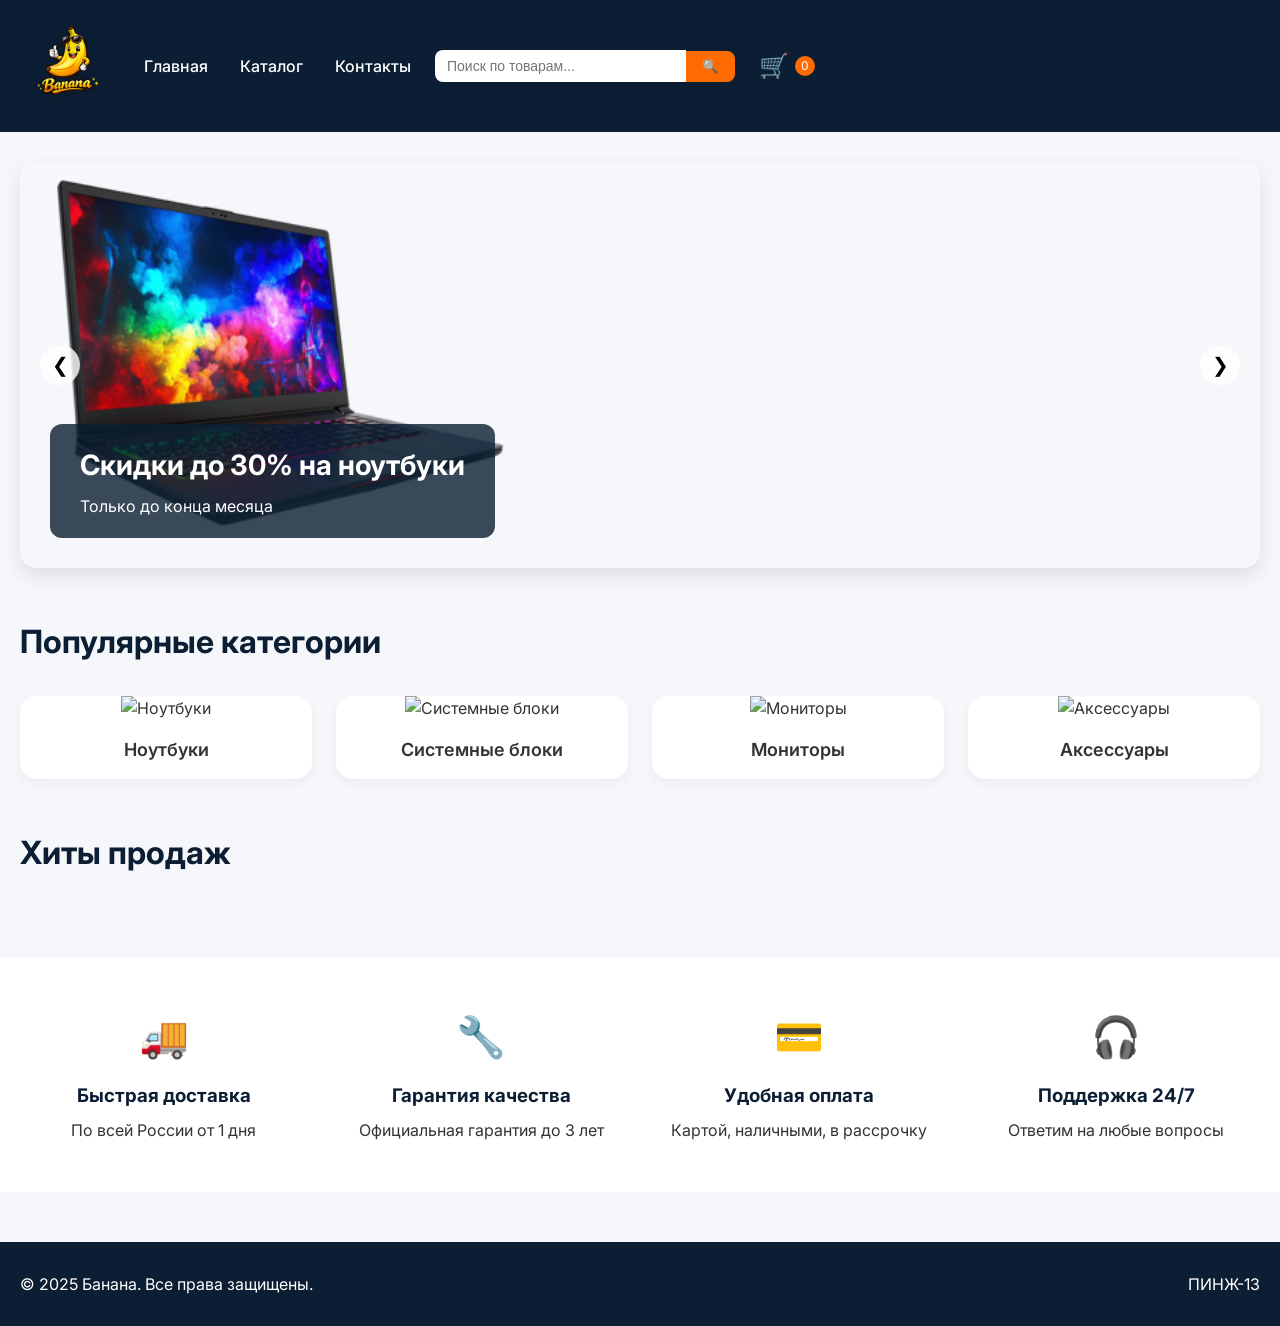
==== index.html @ de97617b "главная стр.+каталог+карточки+оформление заказа+контакты Надо сделать джава скрипты для карточек, ка" ====
<!DOCTYPE html>
<html lang="ru">
<head>
  <meta charset="UTF-8">
  <meta name="viewport" content="width=device-width, initial-scale=1.0">
  <title>Банана — компьютерный магазин</title>
  <link rel="stylesheet" href="css/style.css">
  <link href="https://fonts.googleapis.com/css2?family=Inter:wght@400;500;600;700&display=swap" rel="stylesheet">
</head>
<body>

  <!-- ШАПКА -->
  <header class="header">
    <div class="container header__inner">
      
      <!-- Лого -->
      <a href="index.html" class="logo">
        <img src="pics/logo.png" alt="Банана" class="logo__img">
      </a>

      <!-- Навигация -->
      <nav class="nav">
        <ul class="nav__list">
          <li><a href="index.html" class="nav__link">Главная</a></li>
          <li><a href="catalog.html" class="nav__link">Каталог</a></li>
          <li><a href="contacts.html" class="nav__link">Контакты</a></li>
        </ul>
      </nav>

      <!-- Поиск -->
      <div class="header__search">
        <input type="text" placeholder="Поиск по товарам..." id="searchInput" class="search-input">
        <button class="search-btn" id="searchBtn">🔍</button>
      </div>

      <!-- Корзина -->
      <a href="cart.html" class="cart-link" id="cartLink">
        <span class="cart-icon">🛒</span>
        <span class="cart-count" id="cartCount">0</span>
      </a>

    </div>
  </header>
  <main>

    <!-- АКЦИИ -->
    <section class="slider-section">
      <div class="container">
        <div class="slider" id="mainSlider">
          <div class="slider__container">
            
            <!-- Контейнер для слайдов -->
            <div class="slider__slides">
              
              <!-- Первый слайд -->
              <div class="slide">
                <img src="pics/slide1.png" alt="Скидки на ноутбуки">
                <!-- Текст картинки -->
                <div class="slide__caption">
                  <h2>Скидки до 30% на ноутбуки</h2>
                  <p>Только до конца месяца</p>
                </div>
              </div>
              
              <!-- Второй слайд -->
              <div class="slide">
                <img src="pics/slide2.png" alt="Игровые ПК">
                <div class="slide__caption">
                  <h2>Игровые компьютеры</h2>
                  <p>Для настоящих геймеров</p>
                </div>
              </div>
              
              <!-- Третий слайд -->
              <div class="slide">
                <img src="pics/slide3.png" alt="Периферия">
                <div class="slide__caption">
                  <h2>Клавиатуры и мыши</h2>
                  <p>Со скидкой при покупке комплектом</p>
                </div>
              </div>
              
            </div>
            
            <!-- Кнопки переключения слайдов -->
            <button class="slider__btn slider__btn--prev">❮</button> <!-- Предыдущий -->
            <button class="slider__btn slider__btn--next">❯</button> <!-- Следующий -->
            
            <!-- Точки-индикаторы (заполняются через JS) -->
            <div class="slider__dots"></div>
          </div>
        </div>
      </div>
    </section>
 <!-- ПОПУЛЯРНЫЕ КАТЕГОРИИ -->
    <section class="categories">
      <div class="container">
        <h2 class="section-title">Популярные категории</h2>
        <!-- Сетка из 4 карточек категорий -->
        <div class="categories-grid">
          
          <!-- Категория "Ноутбуки" -->
          <a href="catalog.html?category=laptops" class="category-card">
            <img src="img/category-laptops.jpg" alt="Ноутбуки">
            <h3>Ноутбуки</h3>
          </a>
          
          <!-- Категория "Системные блоки" -->
          <a href="catalog.html?category=desktops" class="category-card">
            <img src="img/category-desktops.jpg" alt="Системные блоки">
            <h3>Системные блоки</h3>
          </a>
          
          <!-- Категория "Мониторы" -->
          <a href="catalog.html?category=monitors" class="category-card">
            <img src="img/category-monitors.jpg" alt="Мониторы">
            <h3>Мониторы</h3>
          </a>
          
          <!-- Категория "Аксессуары" -->
          <a href="catalog.html?category=accessories" class="category-card">
            <img src="img/category-accessories.jpg" alt="Аксессуары">
            <h3>Аксессуары</h3>
          </a>
          
        </div>
      </div>
    </section>
    <!-- СЕКЦИЯ "ХИТЫ ПРОДАЖ" -->
    <section class="featured-products">
      <div class="container">
        <h2 class="section-title">Хиты продаж</h2>
        <!-- Сетка, куда будут вставлены карточки товаров из JS -->
        <div class="products-grid" id="featuredGrid">
          <!-- Здесь будут товары после загрузки страницы -->
        </div>
      </div>
    </section>

    <!-- ПРЕИМУЩЕСТВ МАГАЗИНА -->
    <section class="advantages">
      <div class="container">
        <div class="advantages-grid">
          
          <div class="advantage-item">
            <span class="advantage-icon">🚚</span>
            <h3>Быстрая доставка</h3>
            <p>По всей России от 1 дня</p>
          </div>
          
          <div class="advantage-item">
            <span class="advantage-icon">🔧</span>
            <h3>Гарантия качества</h3>
            <p>Официальная гарантия до 3 лет</p>
          </div>
          
          <div class="advantage-item">
            <span class="advantage-icon">💳</span>
            <h3>Удобная оплата</h3>
            <p>Картой, наличными, в рассрочку</p>
          </div>
          
          <div class="advantage-item">
            <span class="advantage-icon">🎧</span>
            <h3>Поддержка 24/7</h3>
            <p>Ответим на любые вопросы</p>
          </div>
          
        </div>
      </div>
    </section>

  </main>

  <!-- КОНЕЦ САЙТА -->
  <footer class="footer">
    <div class="container footer__inner">
      <p>&copy; 2025 Банана. Все права защищены.</p>
      <p>ПИНЖ-13</p>
    </div>
  </footer>
</body>
</html>
---- css/style.css ----
/* ОБЩИЕ */
* {
  margin: 0;          /*отступы элементов*/
  padding: 0;         /*внутренние отступы*/
  box-sizing: border-box; /*ширина и высота*/
}

body {
  font-family: 'Inter', sans-serif; /*шрифт*/
  color: #333333;                  /*цвет текста*/
  background-color: #F5F7FA;       /*фон страницы*/
  line-height: 1.5;                /*межстрочный интервал*/
}

/*контейнер для ограничения ширины контента и центрирования*/
.container {
  max-width: 1280px;   /*ширина*/
  margin: 0 auto;      /*центр*/
  padding: 0 20px;     /* Отступы по бокам*/
}

/*нахер подчёркивание у всех ссылок */
a {
  text-decoration: none;
  color: inherit;      /*цвет*/
}

/*нахер маркеры у списков*/
ul {
  list-style: none;
}

/*ШАПКА*/
.header {
  background: #0B1E33;
  padding: 16px 0;
  position: sticky;
  top: 0;
  z-index: 1000;
}

.header__inner {
  display: flex;
  align-items: center;
  gap: 24px;                /*расстояние между элементами*/
}

/*Лого*/
.logo {
  display: block;
  flex-shrink: 0;
}

.logo__img {
  display: block;           /*отступы у изображения*/
  height: 100px;
  width: auto;
  max-width: 180px;
  object-fit: contain;
  filter: drop-shadow(0 2px 4px rgba(0,0,0,0.1)); /*тень*/
  transition: transform 0.2s, filter 0.2s; /*анимация при наведении*/
}

.logo:hover .logo__img {
  transform: scale(1.02);   /*увеличение при наведении*/
  filter: drop-shadow(0 4px 6px rgba(0,0,0,0.15)); /*тень становится заметнее*/
}

/*МЕНЮ*/
.nav__list {
  display: flex;
  gap: 32px;                /*Расстояние*/
}

.nav__link {
  color: white;
  font-weight: 500;
  transition: color 0.2s;   /*изменение цвета*/
}

.nav__link:hover {
  color: #FF6B00;           /*Оранжевый при наведении*/
}

/*ПОИСК*/
.header__search {
  display: flex;
  align-items: center;
  flex: 1;
  max-width: 300px;
}

.search-input {
  padding: 8px 12px;
  border: none;
  border-radius: 8px 0 0 8px; /*скругление слева*/
  outline: none;
  font-size: 14px;
  width: 100%;
}

.search-btn {
  padding: 8px 16px;
  background: #FF6B00;
  border: none;
  border-radius: 0 8px 8px 0; /*скруглениесправа*/
  color: white;
  cursor: pointer;          /*Курсор*/
  transition: background 0.2s;
}

.search-btn:hover {
  background: #e05a00;
}

/*КОРЗИНА*/
.cart-link {
  display: flex;
  align-items: center;
  color: white;
  position: relative;
}

.cart-icon {
  font-size: 24px;
}

/*счётчик товаров*/
.cart-count {
  background: #FF6B00;
  color: white;
  font-size: 12px;
  border-radius: 50%;
  width: 20px;
  height: 20px;
  display: flex;
  align-items: center;
  justify-content: center;
  margin-left: 6px;
}

/*КНОПКИ*/
.btn {
  padding: 12px 16px;
  border-radius: 8px;
  font-weight: 600;
  border: none;
  cursor: pointer;
  transition: all 0.2s;
  display: inline-block;
  text-align: center;
}

.btn--primary {
  background: #FF6B00;
  color: white;
}

.btn--primary:hover {
  background: #e05a00;
}

.btn--secondary {
  background: #1A3B5C;
  color: white;
}

.btn--secondary:hover {
  background: #0f2a42;
}

.btn--icon {
  background: #f0f2f5;
  color: #0B1E33;
  padding: 12px;
}

.btn--icon:hover {
  background: #e0e3e8;
}

.btn--large {
  padding: 16px 24px;
  font-size: 16px;
}

/*СЛАЙДЕР*/
.slider-section {
  margin: 30px 0;
}

.slider {
  position: relative;
  border-radius: 16px;
  overflow: hidden;
  box-shadow: 0 8px 20px rgba(0,0,0,0.1);
}

.slider__container {
  position: relative;
}

.slider__slides {
  display: flex;
}

.slide {
  flex: 0 0 100%;
  display: none;
  position: relative;
}

.slide:first-child {
  display: block;
}

.slide img {
  width: 40%;
  height: 400px;
  object-fit: cover;
}

/*Текст на слайде*/
.slide__caption {
  position: absolute;
  bottom: 30px;
  left: 30px;
  background: rgba(11,30,51,0.8); /* Полупрозрачный тёмно-синий */
  color: white;
  padding: 20px 30px;
  border-radius: 12px;
}

.slide__caption h2 {
  font-size: 28px;
  margin-bottom: 8px;
}

/*Кнопки слайд.*/
.slider__btn {
  position: absolute;
  top: 50%;
  transform: translateY(-50%); /* Центрируем по вертикали */
  background: rgba(255,255,255,0.8);
  border: none;
  width: 40px;
  height: 40px;
  border-radius: 50%;
  font-size: 20px;
  cursor: pointer;
  transition: background 0.2s;
}

.slider__btn:hover {
  background: white;
}

.slider__btn--prev {
  left: 20px;
}

.slider__btn--next {
  right: 20px;
}

/*точки индикатора*/
.slider__dots {
  position: absolute;
  bottom: 15px;
  left: 50%;
  transform: translateX(-50%);
  display: flex;
  gap: 8px;
}

.dot {
  width: 10px;
  height: 10px;
  background: rgba(255,255,255,0.5);
  border-radius: 50%;
  cursor: pointer;
  transition: background 0.2s;
}

.dot.active {
  background: #FF6B00;
}

/*КАРТОЧКА ТОВАРА*/
.product-card {
  background: white;
  border-radius: 16px;
  box-shadow: 0 8px 20px rgba(0,0,0,0.04);
  overflow: hidden;
  transition: transform 0.2s, box-shadow 0.2s;
  display: flex;
  flex-direction: column;
}

.product-card:hover {
  transform: translateY(-4px);
  box-shadow: 0 16px 30px rgba(0,0,0,0.08);
}

/* Контейнер изображения */
.product-card__image {
  position: relative;
  aspect-ratio: 1 / 1;
  background: #f5f7fa;
  padding: 20px;
}

.product-card__image img {
  width: 100%;
  height: 100%;
  object-fit: contain;
}

/* Метка на карточке (Хит, Скидка) */
.product-badge {
  position: absolute;
  top: 12px;
  left: 12px;
  background: #FF6B00;
  color: white;
  padding: 4px 12px;
  border-radius: 30px;
  font-size: 12px;
  font-weight: 600;
}

/* Контентная часть карточки */
.product-card__content {
  padding: 20px;
  flex: 1;
  display: flex;
  flex-direction: column;
}

.product-card__title {
  font-size: 18px;
  font-weight: 600;
  margin-bottom: 8px;
  line-height: 1.3;
}

/* Рейтинг */
.product-card__rating {
  display: flex;
  align-items: center;
  gap: 6px;
  margin-bottom: 8px;
}

.stars {
  color: #FFB800;            /* Жёлтый цвет звёзд */
}

.rating-value {
  color: #666;
  font-size: 14px;
}

/* Цена */
.product-card__price {
  font-size: 24px;
  font-weight: 700;
  color: #0B1E33;
  margin: 12px 0 16px;
}

/* Кнопки в карточке */
.product-card__actions {
  display: flex;
  gap: 8px;
  margin-top: auto;
}

/*СЕТКА ТОВАРОВ*/
.products-grid {
  display: grid;
  grid-template-columns: repeat(4, 1fr);
  gap: 24px;
}

/*КАТЕГОРИИ*/
.categories {
  margin: 50px 0;
}

.section-title {
  font-size: 32px;
  font-weight: 700;
  margin-bottom: 30px;
  color: #0B1E33;
}

.categories-grid {
  display: grid;
  grid-template-columns: repeat(4, 1fr);
  gap: 24px;
}

.category-card {
  background: white;
  border-radius: 16px;
  overflow: hidden;
  box-shadow: 0 4px 12px rgba(0,0,0,0.05);
  transition: transform 0.2s;
  text-align: center;
}

.category-card:hover {
  transform: translateY(-5px);
}

.category-card img {
  width: 100%;
  height: 180px;
  object-fit: cover;
}

.category-card h3 {
  padding: 16px;
  font-size: 18px;
  font-weight: 600;
}

/*ПРЕИМУЩЕСТВА*/
.advantages {
  background: white;
  padding: 50px 0;
  margin: 50px 0;
}

.advantages-grid {
  display: grid;
  grid-template-columns: repeat(4, 1fr);
  gap: 30px;
  text-align: center;
}

.advantage-icon {
  font-size: 40px;
  display: block;
  margin-bottom: 15px;
}

.advantage-item h3 {
  margin-bottom: 8px;
  color: #0B1E33;
}

/*ФУТЕР*/
.footer {
  background: #0B1E33;
  color: white;
  padding: 30px 0;
  margin-top: 50px;
}

.footer__inner {
  display: flex;
  justify-content: space-between;
  align-items: center;
}
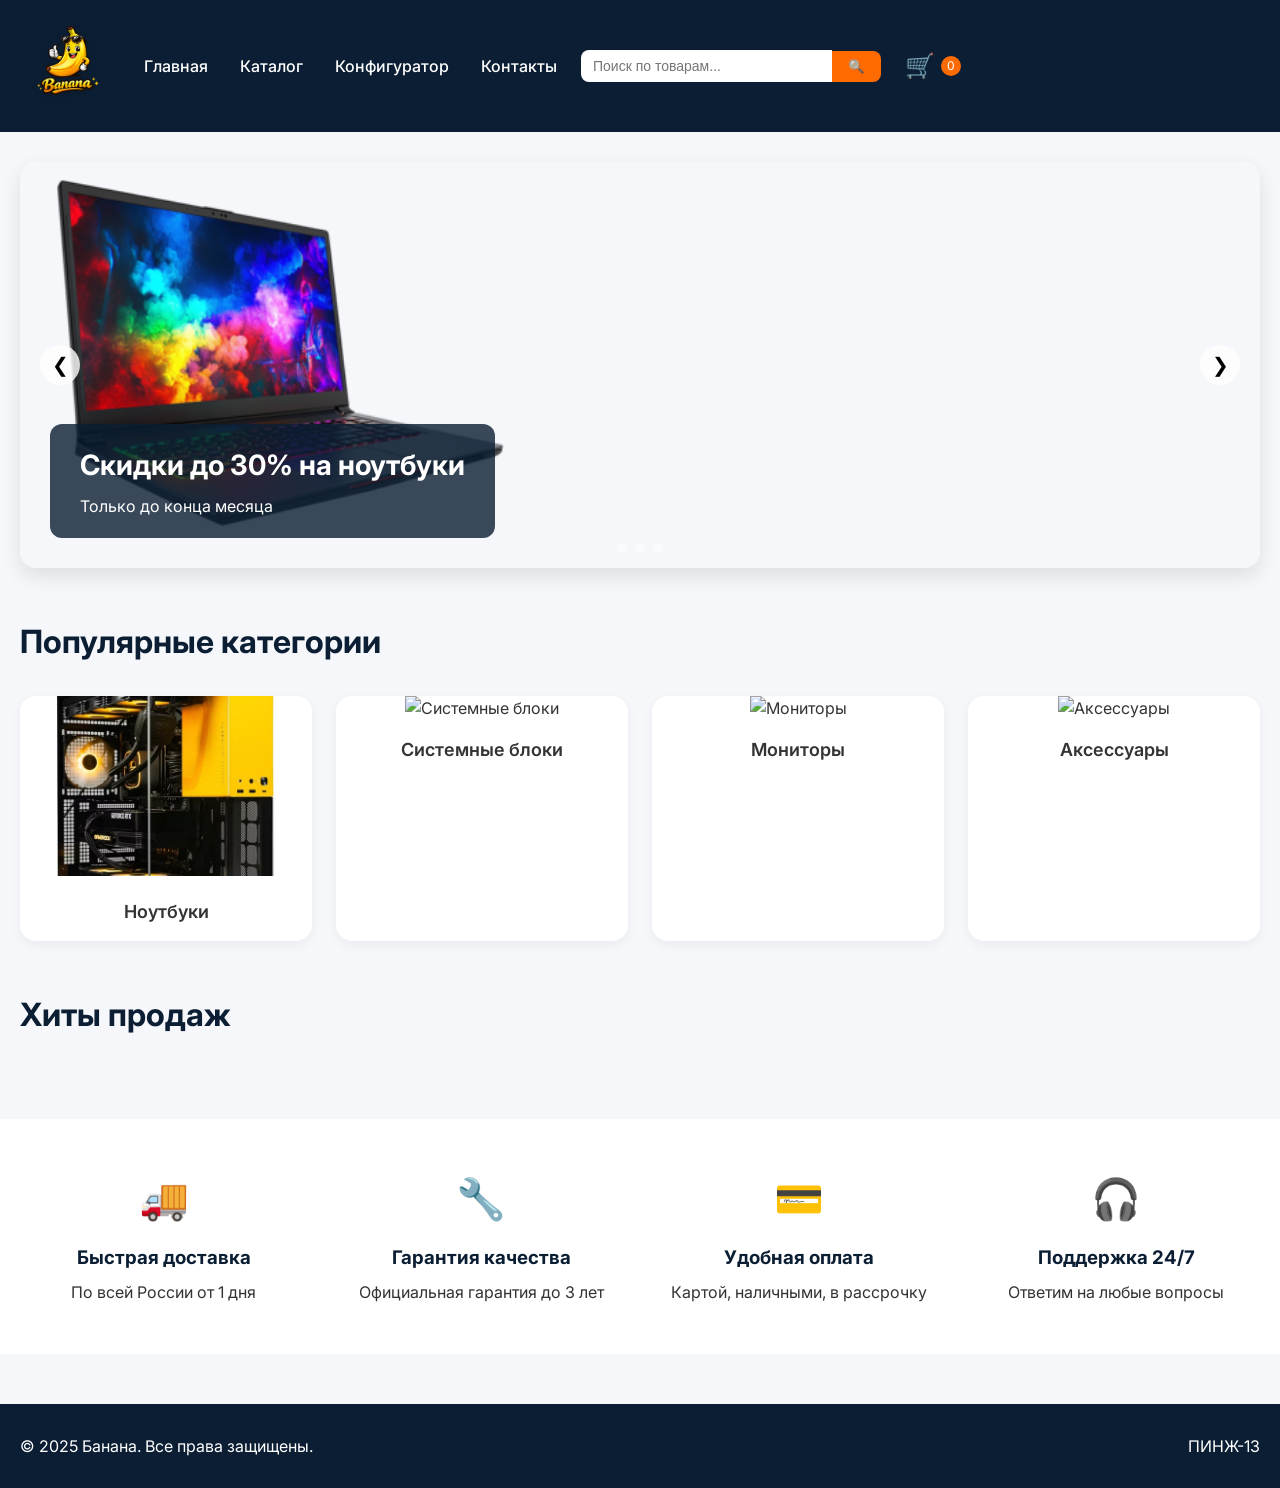
==== commit e18a5dc8: "Всё готово, надо добавить только изображения все." ====
--- a/index.html
+++ b/index.html
@@ -15,7 +15,7 @@
       
       <!-- Лого -->
       <a href="index.html" class="logo">
-        <img src="pics/logo.png" alt="Банана" class="logo__img">
+        <img src="img/logo.png" alt="Банана" class="logo__img">
       </a>
 
       <!-- Навигация -->
@@ -23,6 +23,7 @@
         <ul class="nav__list">
           <li><a href="index.html" class="nav__link">Главная</a></li>
           <li><a href="catalog.html" class="nav__link">Каталог</a></li>
+          <li><a href="configurator.html" class="nav__link">Конфигуратор</a></li>
           <li><a href="contacts.html" class="nav__link">Контакты</a></li>
         </ul>
       </nav>
@@ -54,7 +55,7 @@
               
               <!-- Первый слайд -->
               <div class="slide">
-                <img src="pics/slide1.png" alt="Скидки на ноутбуки">
+                <img src="img/slide1.png" alt="Скидки на ноутбуки">
                 <!-- Текст картинки -->
                 <div class="slide__caption">
                   <h2>Скидки до 30% на ноутбуки</h2>
@@ -64,7 +65,7 @@
               
               <!-- Второй слайд -->
               <div class="slide">
-                <img src="pics/slide2.png" alt="Игровые ПК">
+                <img src="img/slide2.png" alt="Игровые ПК">
                 <div class="slide__caption">
                   <h2>Игровые компьютеры</h2>
                   <p>Для настоящих геймеров</p>
@@ -73,7 +74,7 @@
               
               <!-- Третий слайд -->
               <div class="slide">
-                <img src="pics/slide3.png" alt="Периферия">
+                <img src="img/slide3.png" alt="Периферия">
                 <div class="slide__caption">
                   <h2>Клавиатуры и мыши</h2>
                   <p>Со скидкой при покупке комплектом</p>
@@ -101,13 +102,13 @@
           
           <!-- Категория "Ноутбуки" -->
           <a href="catalog.html?category=laptops" class="category-card">
-            <img src="img/category-laptops.jpg" alt="Ноутбуки">
+            <img src="img/category-laptops.avif" alt="Ноутбуки">
             <h3>Ноутбуки</h3>
           </a>
           
           <!-- Категория "Системные блоки" -->
           <a href="catalog.html?category=desktops" class="category-card">
-            <img src="img/category-desktops.jpg" alt="Системные блоки">
+            <img src="img/category-desktops.avif" alt="Системные блоки">
             <h3>Системные блоки</h3>
           </a>
           
@@ -179,5 +180,60 @@
       <p>ПИНЖ-13</p>
     </div>
   </footer>
+
+    <!-- ==================== ПОДКЛЮЧЕНИЕ JAVASCRIPT ==================== -->
+  <!-- main.js - общие функции, обновление счётчика, слайдер -->
+  <script src="js/main.js"></script>
+  <!-- cart.js - логика работы с корзиной (добавление, удаление, хранение) -->
+  <script src="js/cart.js"></script>
+  
+  <!-- Встроенный скрипт для отображения хитов продаж -->
+  <script>
+    // Дожидаемся полной загрузки DOM-дерева
+    document.addEventListener('DOMContentLoaded', function() {
+      // Проверяем, что массив products определён (он находится в catalog.js)
+      if (typeof products !== 'undefined') {
+        // Находим контейнер для хитов
+        const featuredGrid = document.getElementById('featuredGrid');
+        // Берём первые 4 товара из общего массива
+        const featuredProducts = products.slice(0, 4);
+        
+        // Генерируем HTML для каждой карточки и вставляем в контейнер
+        featuredGrid.innerHTML = featuredProducts.map(p => `
+          <!-- Карточка товара. data-атрибуты нужны для JS (добавление в корзину) -->
+          <article class="product-card" data-id="${p.id}" data-price="${p.price}" data-category="${p.category}">
+            
+            <div class="product-card__image">
+              <img src="${p.image}" alt="${p.title}" loading="lazy">
+              <!-- Метка "Хит" на карточке -->
+              <span class="product-badge product-badge--hit">Хит</span>
+            </div>
+            
+            <div class="product-card__content">
+              <h3 class="product-card__title">${p.title}</h3>
+              
+              <!-- Рейтинг: звёзды и числовое значение -->
+              <div class="product-card__rating">
+                <span class="stars">${'★'.repeat(Math.round(p.rating))}${'☆'.repeat(5 - Math.round(p.rating))}</span>
+                <span class="rating-value">${p.rating}</span>
+              </div>
+              
+              <!-- Цена с разделителями тысяч -->
+              <div class="product-card__price">${p.price.toLocaleString()} ₽</div>
+              
+              <!-- Кнопки действий -->
+              <div class="product-card__actions">
+                <!-- Кнопка добавления в корзину (с классом add-to-cart для обработчика) -->
+                <button class="btn btn--primary add-to-cart">В корзину</button>
+                <!-- Кнопка "В избранное" -->
+                <button class="btn btn--icon wishlist-btn" title="В избранное">❤️</button>
+              </div>
+            </div>
+            
+          </article>
+        `).join(''); // join('') склеивает массив строк без запятых
+      }
+    });
+  </script>
 </body>
 </html>
--- a/css/style.css
+++ b/css/style.css
@@ -463,4 +463,505 @@
   display: flex;
   justify-content: space-between;
   align-items: center;
+}
+
+/* ========== КАТАЛОГ ========== */
+.catalog-page {
+  padding: 30px 0;
+}
+
+.catalog-container {
+  display: flex;
+  gap: 30px;
+}
+
+/* Боковая панель фильтров */
+.filters {
+  width: 260px;              /* Фиксированная ширина */
+  background: white;
+  padding: 24px;
+  border-radius: 16px;
+  box-shadow: 0 4px 12px rgba(0,0,0,0.05);
+  height: fit-content;       /* Высота по содержимому */
+}
+
+.filters h3 {
+  margin-bottom: 16px;
+  margin-top: 24px;
+  color: #0B1E33;
+}
+
+.filters h3:first-of-type {
+  margin-top: 0;             /* Убираем верхний отступ у первого заголовка */
+}
+
+.filter-group {
+  margin-bottom: 20px;
+}
+
+.filter-group li {
+  margin-bottom: 10px;
+}
+
+.filter-group label {
+  display: flex;
+  align-items: center;
+  gap: 8px;
+  cursor: pointer;
+}
+
+.price-filter {
+  display: flex;
+  align-items: center;
+  gap: 10px;
+  margin-bottom: 20px;
+}
+
+.price-filter input {
+  width: 100px;
+  padding: 8px;
+  border: 1px solid #ddd;
+  border-radius: 8px;
+}
+
+/* Правая часть каталога */
+.catalog-content {
+  flex: 1;                   /* Занимает оставшееся пространство */
+}
+
+.catalog-header {
+  display: flex;
+  justify-content: flex-end; /* Сортировка справа */
+  margin-bottom: 24px;
+}
+
+#sortSelect {
+  padding: 8px 16px;
+  border-radius: 8px;
+  border: 1px solid #ddd;
+  font-size: 14px;
+}
+
+/* ========== КОРЗИНА ========== */
+.cart-page {
+  padding: 30px 0;
+}
+
+.page-title {
+  font-size: 32px;
+  margin-bottom: 30px;
+  color: #0B1E33;
+}
+
+/* Сообщение о пустой корзине */
+.cart-empty {
+  text-align: center;
+  padding: 60px 0;
+  background: white;
+  border-radius: 16px;
+}
+
+.cart-empty p {
+  font-size: 20px;
+  margin-bottom: 20px;
+}
+
+/* Таблица корзины */
+.cart-table {
+  width: 100%;
+  background: white;
+  border-radius: 16px;
+  overflow: hidden;
+  box-shadow: 0 4px 12px rgba(0,0,0,0.05);
+  border-collapse: collapse; /* Убираем двойные границы */
+}
+
+.cart-table th,
+.cart-table td {
+  padding: 16px;
+  text-align: left;
+  border-bottom: 1px solid #eee; /* Только нижняя граница */
+}
+
+.cart-table th {
+  background: #0B1E33;
+  color: white;
+  font-weight: 500;
+}
+
+/* Ячейка с информацией о товаре (картинка + название) */
+.cart-item-info {
+  display: flex;
+  align-items: center;
+  gap: 15px;
+}
+
+.cart-item-info img {
+  width: 60px;
+  height: 60px;
+  object-fit: contain;
+  background: #f5f7fa;
+  border-radius: 8px;
+  padding: 5px;
+}
+
+/* Управление количеством */
+.quantity-control {
+  display: flex;
+  align-items: center;
+  gap: 10px;
+}
+
+.qty-btn {
+  width: 30px;
+  height: 30px;
+  border-radius: 6px;
+  border: 1px solid #ddd;
+  background: white;
+  cursor: pointer;
+  font-size: 16px;
+  transition: background 0.2s;
+}
+
+.qty-btn:hover {
+  background: #f0f0f0;
+}
+
+/* Кнопка удаления товара */
+.remove-btn {
+  background: none;
+  border: none;
+  color: #ff4d4d;
+  font-size: 20px;
+  cursor: pointer;
+}
+
+/* Итоговая сумма и кнопка оформления */
+.cart-summary {
+  margin-top: 30px;
+  display: flex;
+  justify-content: space-between;
+  align-items: center;
+  background: white;
+  padding: 24px;
+  border-radius: 16px;
+  box-shadow: 0 4px 12px rgba(0,0,0,0.05);
+}
+
+.cart-total {
+  font-size: 24px;
+  font-weight: 700;
+  color: #0B1E33;
+}
+
+.cart-total span:first-child {
+  margin-right: 20px;
+}
+
+/* ========== ОФОРМЛЕНИЕ ЗАКАЗА ========== */
+.checkout-page {
+  padding: 30px 0;
+}
+
+.checkout-form {
+  max-width: 600px;
+  background: white;
+  padding: 30px;
+  border-radius: 16px;
+  box-shadow: 0 4px 12px rgba(0,0,0,0.05);
+}
+
+.form-group {
+  margin-bottom: 20px;
+}
+
+.form-group label {
+  display: block;
+  margin-bottom: 8px;
+  font-weight: 500;
+}
+
+.form-group input,
+.form-group textarea,
+.form-group select {
+  width: 100%;
+  padding: 12px;
+  border: 1px solid #ddd;
+  border-radius: 8px;
+  font-size: 16px;
+  font-family: inherit;
+}
+
+.radio-group {
+  display: flex;
+  gap: 20px;
+}
+
+.radio-group label {
+  display: flex;
+  align-items: center;
+  gap: 6px;
+  font-weight: normal;
+  cursor: pointer;
+}
+
+.error-message {
+  color: #ff4d4d;
+  font-size: 14px;
+  margin-top: 5px;
+  display: block;
+}
+
+/* ========== КОНТАКТЫ ========== */
+.contacts-page {
+  padding: 30px 0;
+}
+
+.contacts-grid {
+  display: grid;
+  grid-template-columns: 1fr 1fr; /* Две равные колонки */
+  gap: 40px;
+}
+
+.contacts-info h2 {
+  margin-bottom: 20px;
+  color: #0B1E33;
+}
+
+.contact-list {
+  margin-bottom: 30px;
+}
+
+.contact-list li {
+  margin-bottom: 12px;
+  font-size: 16px;
+}
+
+.contact-list a {
+  color: #FF6B00;
+  text-decoration: underline;
+}
+
+.feedback-form .form-group {
+  margin-bottom: 15px;
+}
+
+.contacts-map {
+  background: white;
+  padding: 20px;
+  border-radius: 16px;
+  box-shadow: 0 4px 12px rgba(0,0,0,0.05);
+  height: fit-content;
+}
+
+/* ========== КОНФИГУРАТОР ========== */
+.configurator-page {
+  padding: 30px 0;
+}
+
+.configurator-layout {
+  display: grid;
+  grid-template-columns: 1fr 360px;
+  gap: 30px;
+}
+
+/* Левая часть: выбор комплектующих */
+.configurator-selection {
+  background: white;
+  border-radius: 16px;
+  padding: 24px;
+  box-shadow: 0 4px 12px rgba(0,0,0,0.05);
+}
+
+/* Вкладки категорий */
+.category-tabs {
+  display: flex;
+  flex-wrap: wrap;
+  gap: 8px;
+  margin-bottom: 24px;
+  border-bottom: 2px solid #eee;
+  padding-bottom: 16px;
+}
+
+.category-tab {
+  padding: 10px 20px;
+  background: #f0f2f5;
+  border: none;
+  border-radius: 30px;
+  font-weight: 500;
+  cursor: pointer;
+  transition: all 0.2s;
+  color: #333;
+}
+
+.category-tab:hover {
+  background: #e0e3e8;
+}
+
+.category-tab.active {
+  background: #FF6B00;
+  color: white;
+}
+
+.category-tab.completed {
+  background: #1A3B5C;
+  color: white;
+}
+
+/* Список компонентов (сетка карточек) */
+.components-list {
+  display: grid;
+  grid-template-columns: repeat(2, 1fr);
+  gap: 16px;
+  margin-bottom: 24px;
+}
+
+/* Карточка комплектующего */
+.component-card {
+  border: 2px solid #eee;
+  border-radius: 12px;
+  padding: 16px;
+  cursor: pointer;
+  transition: border-color 0.2s, box-shadow 0.2s;
+  background: white;
+}
+
+.component-card:hover {
+  border-color: #FF6B00;
+  box-shadow: 0 4px 8px rgba(0,0,0,0.05);
+}
+
+.component-card.selected {
+  border-color: #FF6B00;
+  background: #fff8f0;
+}
+
+.component-card.disabled {
+  opacity: 0.5;
+  cursor: not-allowed;
+  pointer-events: none;
+  border-color: #ddd;
+}
+
+.component-card img {
+  width: 100%;
+  height: 120px;
+  object-fit: contain;
+  margin-bottom: 12px;
+  background: #f9f9f9;
+  border-radius: 8px;
+  padding: 8px;
+}
+
+.component-card h4 {
+  font-size: 16px;
+  margin-bottom: 8px;
+}
+
+.component-price {
+  font-weight: 700;
+  color: #0B1E33;
+  font-size: 18px;
+}
+
+.component-specs {
+  font-size: 13px;
+  color: #666;
+  margin-top: 6px;
+}
+
+/* Навигация конфигуратора */
+.configurator-nav {
+  display: flex;
+  justify-content: space-between;
+}
+
+/* Правая часть: сводка */
+.configurator-summary {
+  background: white;
+  border-radius: 16px;
+  padding: 24px;
+  box-shadow: 0 4px 12px rgba(0,0,0,0.05);
+  height: fit-content;
+  position: sticky;
+  top: 100px;
+}
+
+.configurator-summary h2 {
+  margin-bottom: 20px;
+  color: #0B1E33;
+}
+
+.summary-list {
+  margin-bottom: 24px;
+}
+
+.summary-item {
+  display: flex;
+  align-items: center;
+  padding: 12px 0;
+  border-bottom: 1px solid #eee;
+}
+
+.summary-item:last-child {
+  border-bottom: none;
+}
+
+.summary-item-img {
+  width: 40px;
+  height: 40px;
+  object-fit: contain;
+  margin-right: 12px;
+  background: #f5f7fa;
+  border-radius: 6px;
+  padding: 4px;
+}
+
+.summary-item-info {
+  flex: 1;
+}
+
+.summary-item-name {
+  font-weight: 500;
+  margin-bottom: 4px;
+}
+
+.summary-item-price {
+  color: #FF6B00;
+  font-weight: 600;
+}
+
+.summary-item-remove {
+  background: none;
+  border: none;
+  color: #ff4d4d;
+  cursor: pointer;
+  font-size: 18px;
+}
+
+.summary-total {
+  display: flex;
+  justify-content: space-between;
+  font-size: 20px;
+  font-weight: 700;
+  padding: 16px 0;
+  border-top: 2px solid #eee;
+  margin-bottom: 20px;
+}
+
+.config-note {
+  font-size: 14px;
+  color: #888;
+  margin-top: 16px;
+  text-align: center;
+}
+
+/* Адаптив для конфигуратора (можно оставить или убрать, но добавим простой) */
+@media (max-width: 900px) {
+  .configurator-layout {
+    grid-template-columns: 1fr;
+  }
+  .components-list {
+    grid-template-columns: 1fr;
+  }
 }
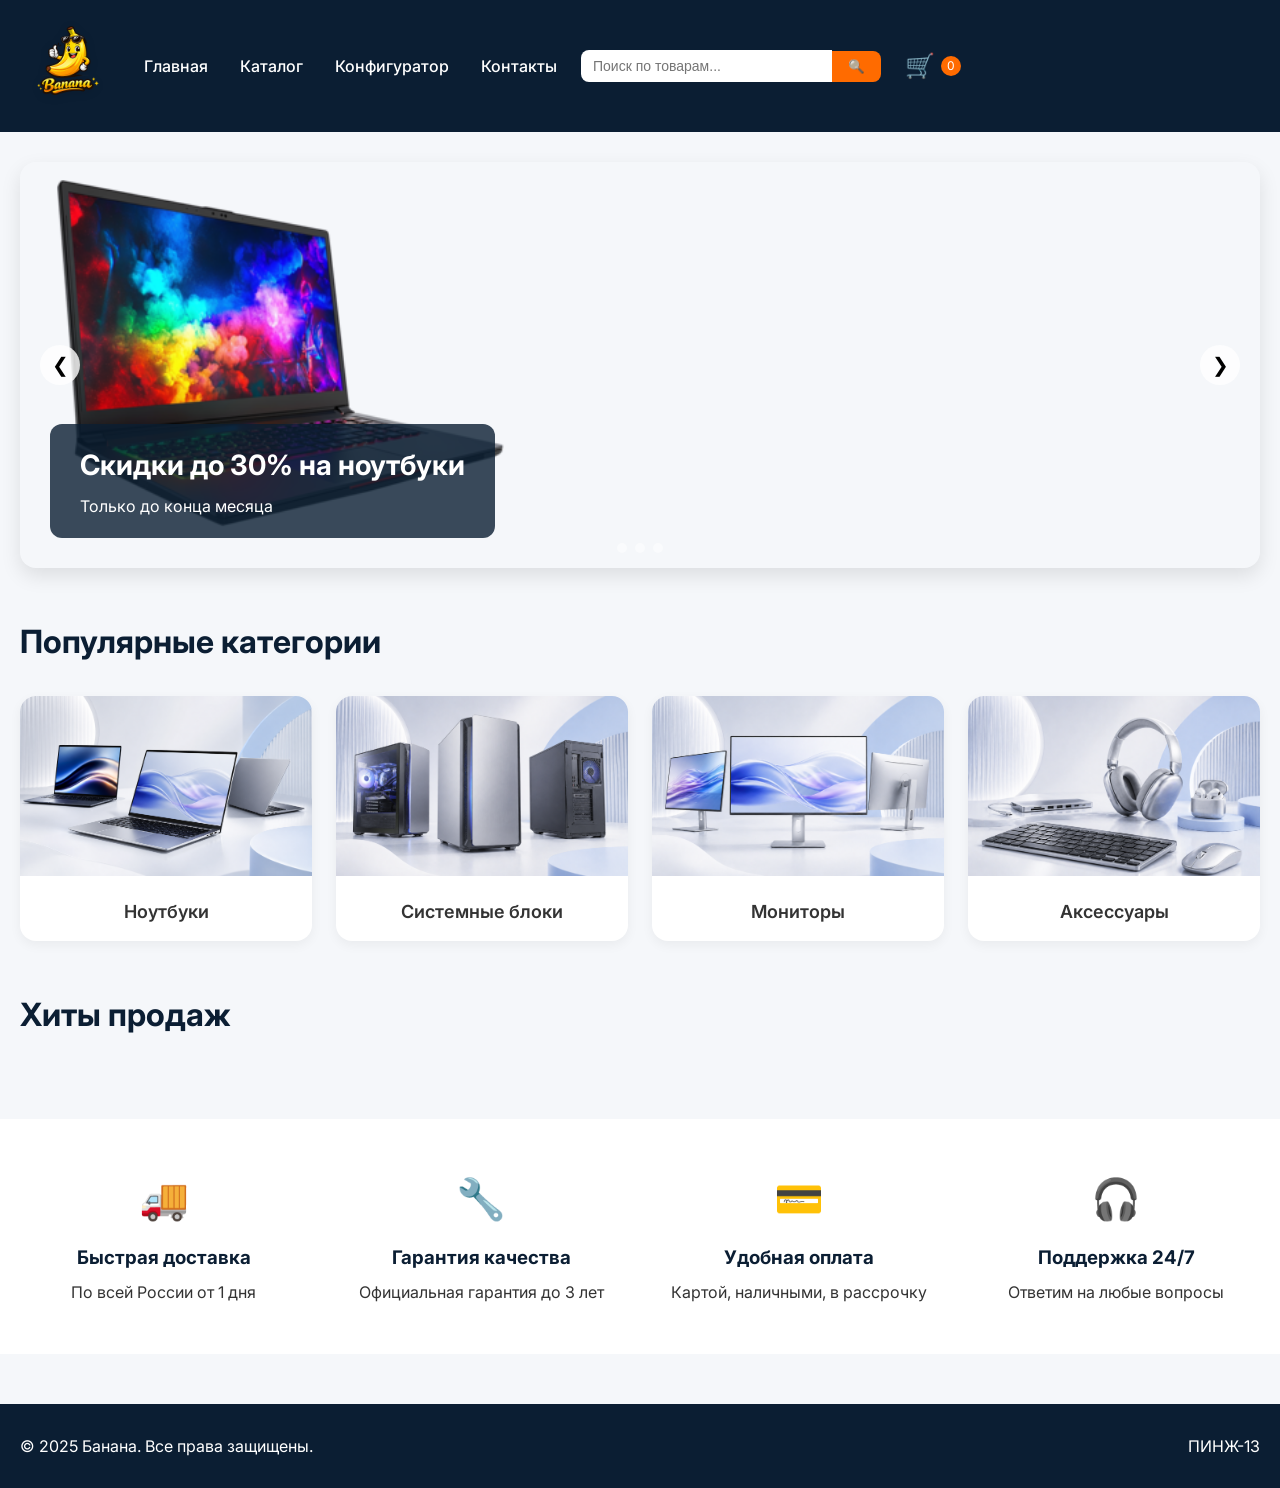
==== commit 36652b9b: "Добавил картинки в категории товаров и к самим товарам. Осталось добавить картинки в конфигуратор ил" ====
--- a/index.html
+++ b/index.html
@@ -102,25 +102,25 @@
           
           <!-- Категория "Ноутбуки" -->
           <a href="catalog.html?category=laptops" class="category-card">
-            <img src="img/category-laptops.avif" alt="Ноутбуки">
+            <img src="img/category-laptops.png" alt="Ноутбуки">
             <h3>Ноутбуки</h3>
           </a>
           
           <!-- Категория "Системные блоки" -->
           <a href="catalog.html?category=desktops" class="category-card">
-            <img src="img/category-desktops.avif" alt="Системные блоки">
+            <img src="img/category-system_blocks.png" alt="Системные блоки">
             <h3>Системные блоки</h3>
           </a>
           
           <!-- Категория "Мониторы" -->
           <a href="catalog.html?category=monitors" class="category-card">
-            <img src="img/category-monitors.jpg" alt="Мониторы">
+            <img src="img/category-monitors.png" alt="Мониторы">
             <h3>Мониторы</h3>
           </a>
           
           <!-- Категория "Аксессуары" -->
           <a href="catalog.html?category=accessories" class="category-card">
-            <img src="img/category-accessories.jpg" alt="Аксессуары">
+            <img src="img/category-accessories.png" alt="Аксессуары">
             <h3>Аксессуары</h3>
           </a>
           
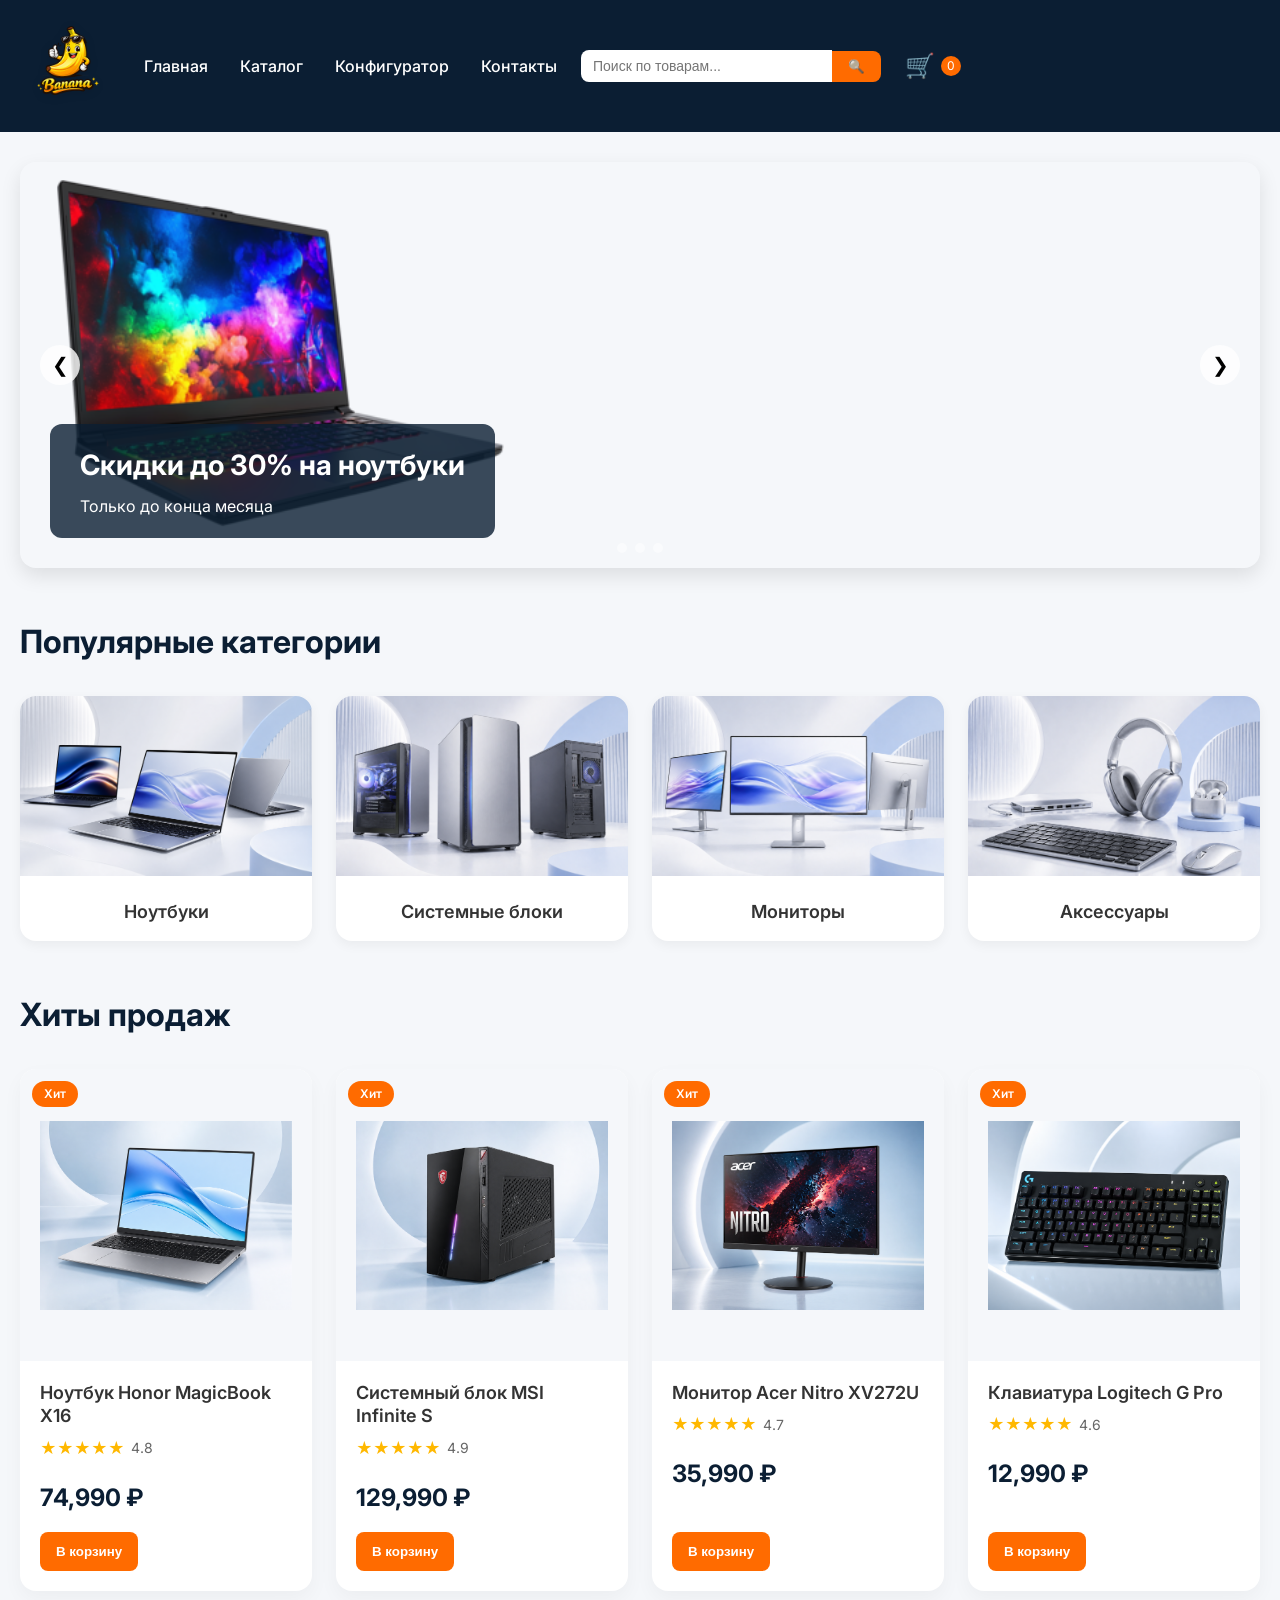
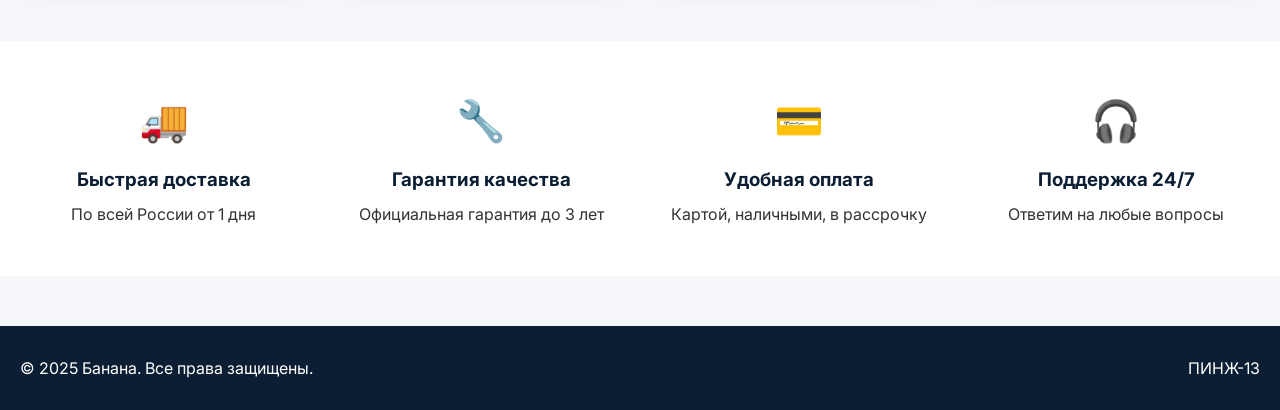
==== commit 0875491d: "Добавил в конфигуратор изображения." ====
--- a/index.html
+++ b/index.html
@@ -182,6 +182,7 @@
   </footer>
 
     <!-- ==================== ПОДКЛЮЧЕНИЕ JAVASCRIPT ==================== -->
+  <script src="js/catalog.js"></script>
   <!-- main.js - общие функции, обновление счётчика, слайдер -->
   <script src="js/main.js"></script>
   <!-- cart.js - логика работы с корзиной (добавление, удаление, хранение) -->
@@ -225,8 +226,6 @@
               <div class="product-card__actions">
                 <!-- Кнопка добавления в корзину (с классом add-to-cart для обработчика) -->
                 <button class="btn btn--primary add-to-cart">В корзину</button>
-                <!-- Кнопка "В избранное" -->
-                <button class="btn btn--icon wishlist-btn" title="В избранное">❤️</button>
               </div>
             </div>
             
--- a/css/style.css
+++ b/css/style.css
@@ -167,16 +167,6 @@
 
 .btn--secondary:hover {
   background: #0f2a42;
-}
-
-.btn--icon {
-  background: #f0f2f5;
-  color: #0B1E33;
-  padding: 12px;
-}
-
-.btn--icon:hover {
-  background: #e0e3e8;
 }
 
 .btn--large {
